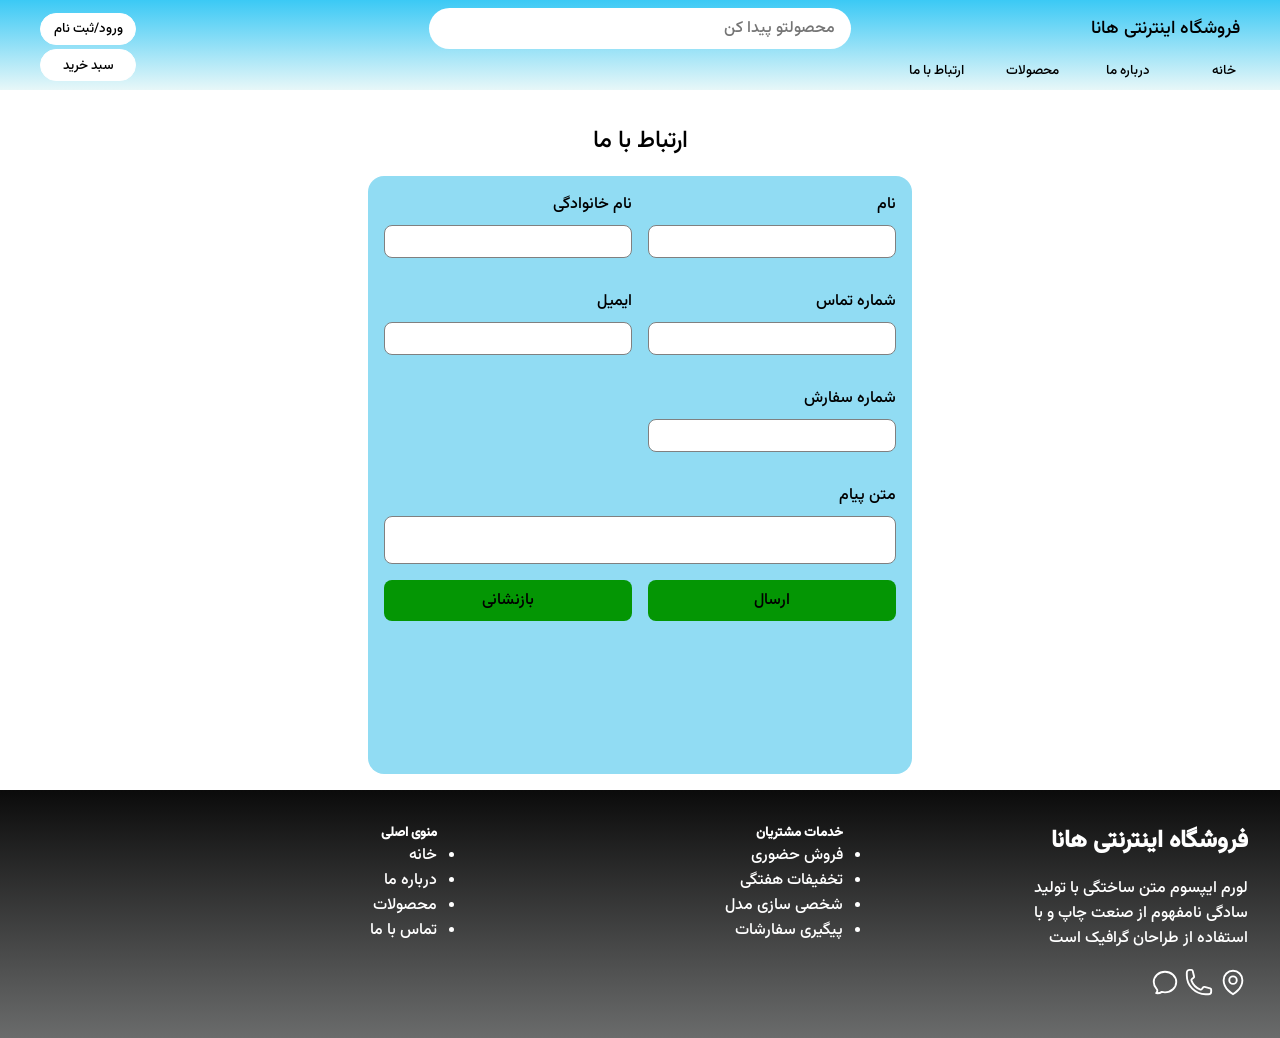
==== pages/contactus.html @ d246e287 "first commit" ====
<!doctype html>
<html lang="fr" dir="rtl">
  <head>
    <meta charset="UTF-8" />
    <meta name="viewport" content="width=device-width, initial-scale=1.0" />
    <title>ارتباط با ما</title>
    <link rel="stylesheet" href="../style.css" />
  </head>
  <body>
    <nav>
      <div class="navbar">
        <p>فروشگاه اینترنتی هانا</p>
        <input
          type="search"
          name="searchBox"
          id="searchBox "
          placeholder="محصولتو پیدا کن"
        />
        <button href="#" id="singin">ورود/ثبت نام</button>
        <div class="nav-items">
          <a href="../index.html">خانه</a>
          <a href="#">درباره ما</a>
          <a href="product.html">محصولات</a>
          <a href="contactus.html">ارتباط با ما</a>
        </div>
        <div id="buycontant">
          <button id="buy">سبد خرید</button>
        </div>
      </div>
    </nav>
    <section id="contactcountainar">
      <h2>ارتباط با ما</h2>
      <form action="#" class="form">
        <div>
          <label for="">نام</label>
          <input type="text" id="" placeholder="" name="" />
        </div>
        <div>
          <label for="">نام خانوادگی</label>
          <input type="text" id="" placeholder="" name="" />
        </div>
        <div>
          <label for="">شماره تماس</label>
          <input type="tel" id="" placeholder="" name="" />
        </div>
        <div>
          <label for="">ایمیل</label>
          <input type="email" id="" placeholder="" name="" />
        </div>
        <div>
          <label for="">شماره سفارش</label>
          <input type="number" id="" placeholder="" name="" />
        </div>
        <div>
          <label for="">متن پیام</label>
          <textarea name="" id=""></textarea>
        </div>
        <div>
          <input type="submit" value="ارسال" />
        </div>
        <div>
          <input type="reset" value="بازنشانی" />
        </div>
      </form>
    </section>

    <footer class="footer">
      <div id="footer-logo">
        <h2>فروشگاه اینترنتی هانا</h2>
        <p>
          لورم ایپسوم متن ساختگی با تولید سادگی نامفهوم از صنعت چاپ و با استفاده
          از طراحان گرافیک است
        </p>
        <div id="footer-link">
          <a href="#">
            <svg
              xmlns="http://www.w3.org/2000/svg"
              fill="none"
              viewBox="0 0 24 24"
              stroke-width="1.5"
              stroke="currentColor"
              class="size-6"
            >
              <path
                stroke-linecap="round"
                stroke-linejoin="round"
                d="M15 10.5a3 3 0 1 1-6 0 3 3 0 0 1 6 0Z"
              />
              <path
                stroke-linecap="round"
                stroke-linejoin="round"
                d="M19.5 10.5c0 7.142-7.5 11.25-7.5 11.25S4.5 17.642 4.5 10.5a7.5 7.5 0 1 1 15 0Z"
              />
            </svg>
          </a>
          <a href="#">
            <svg
              xmlns="http://www.w3.org/2000/svg"
              fill="none"
              viewBox="0 0 24 24"
              stroke-width="1.5"
              stroke="currentColor"
              class="size-6"
            >
              <path
                stroke-linecap="round"
                stroke-linejoin="round"
                d="M2.25 6.75c0 8.284 6.716 15 15 15h2.25a2.25 2.25 0 0 0 2.25-2.25v-1.372c0-.516-.351-.966-.852-1.091l-4.423-1.106c-.44-.11-.902.055-1.173.417l-.97 1.293c-.282.376-.769.542-1.21.38a12.035 12.035 0 0 1-7.143-7.143c-.162-.441.004-.928.38-1.21l1.293-.97c.363-.271.527-.734.417-1.173L6.963 3.102a1.125 1.125 0 0 0-1.091-.852H4.5A2.25 2.25 0 0 0 2.25 4.5v2.25Z"
              />
            </svg>
          </a>
          <a href="">
            <svg
              xmlns="http://www.w3.org/2000/svg"
              fill="none"
              viewBox="0 0 24 24"
              stroke-width="1.5"
              stroke="currentColor"
              class="size-6"
            >
              <path
                stroke-linecap="round"
                stroke-linejoin="round"
                d="M12 20.25c4.97 0 9-3.694 9-8.25s-4.03-8.25-9-8.25S3 7.444 3 12c0 2.104.859 4.023 2.273 5.48.432.447.74 1.04.586 1.641a4.483 4.483 0 0 1-.923 1.785A5.969 5.969 0 0 0 6 21c1.282 0 2.47-.402 3.445-1.087.81.22 1.668.337 2.555.337Z"
              />
            </svg>
          </a>
        </div>
      </div>
      <div id="footer-none">
        <h5>خدمات مشتریان</h5>
        <a href="">
          <ul>
            <li>فروش حضوری</li>
            <li>تخفیفات هفتگی</li>
            <li>شخصی سازی مدل</li>
            <li>پیگیری سفارشات</li>
          </ul>
        </a>
      </div>
      <div id="footer-nav">
        <h5>منوی اصلی</h5>
        <a href="">
          <ul>
            <li>خانه</li>
            <li>درباره ما</li>
            <li>محصولات</li>
            <li>تماس با ما</li>
          </ul>
        </a>
      </div>
    </footer>
  </body>
</html>
---- style.css ----
@font-face {
  font-family: "new";
  /* src: url(fonts/B\ Ziba_0.ttf); */
  src: url(fonts/webfonts/Vazirmatn-Medium.woff2);
}
@font-face {
  font-family: "funy";
  src: url(../fonts/B\ Ziba_0.ttf);
}
* {
  margin: 0;
  padding: 0;
}
a {
  text-decoration-line: none;
}

/* nav bar style */
.navbar {
  background: linear-gradient(to bottom, #3bc9f5, #dcf3f5ab);
  display: grid;
  /* background-color: #91dcf3; */
  grid-template-columns: repeat(3, 1fr);
  padding: 0.5rem;
  grid-template-rows: 0fr 0.8fr;
  /* position: fixed;
  z-index: 999;
  width: 100%; */
}
.navbar p {
  font-family: "new";
  margin-right: 2rem;
  font-weight: 500;
  align-self: center;
  font-size: large;
}

input[type="search"] {
  border: none;
  border-radius: 1.5rem;
  font-size: medium;
  padding: 0.5rem 1rem;
  cursor: pointer;
  outline: none;
  font-family: "new";
}

#singin,
#buy {
  background-color: white;
  border: 0.01px solid rgb(255, 255, 255);
  border-radius: 1rem;
  margin-left: 2rem;
  width: 6rem;
  font-family: "new";
  font-size: smaller;
  cursor: pointer;
  height: 2rem;
  justify-self: end;
  align-self: center;
  transition: 0.2s ease-in-out;
}
#singin:hover,
#buy:hover {
  transform: scale(1.02);
}
#buycontant {
  grid-column: 3/4;
  justify-items: center;
  justify-self: end;
}
@media only screen and (max-width: 600px) {
  .navbar {
    grid-template-columns: repeat(2, 1fr);
  }
}
/* nav bar items style */
.nav-items {
  display: grid;
  grid-template-columns: repeat(4, 6rem);
  justify-items: center;
  align-self: end;
}
.nav-items a {
  font-family: "new";
  font-size: smaller;
  color: black;
  transition: 0.3 ease-in-out;
}
.nav-items a:hover {
  transform: translateY(2px);
}

/*herosection  */
@media only screen and (max-width: 600px) {
  .herosection {
    flex-direction: column-reverse;
    align-content: center;
    justify-content: center;
  }
  #herosection-link a {
    width: 100%;
    font-size: small;
  }
}
.herosection {
  display: flex;
  padding: 2rem;
  align-items: center;
  /* padding-top: 8rem; */
}
#herosection-imags {
  flex: 1;
}
#herosection-imags img {
  width: 60%;
  margin-right: 8rem;
}
#herosection-text {
  flex: 1;
  display: flex;
  flex-direction: column;
  align-items: center;
  gap: 2rem;
}
#slogan {
  font-family: "new";
  font-weight: 200;
  width: 90%;
  align-items: center;
  text-align: center;
}
#title {
  font-family: "new";
  font-size: x-large;
}
#herosection-link {
  display: flex;
  flex-direction: row;
  gap: 2rem;
}
#herosection-link a {
  font-family: "new";
  padding: 0.5rem 1rem;
  border-radius: 1rem;
  color: white;
  background-color: rgb(7, 167, 7);
}
#herosection-link a:hover {
  background-color: rgb(5, 136, 5);
}

/* prodactcards */
#proudectbar-title {
  background: linear-gradient(to bottom, #91dcf3, #dcf3f5ab);
  padding: 0.5rem 2rem;
  font-family: "new";
  font-size: larger;
  font-weight: 300;
  margin-bottom: 3rem;
}
#proudectCard {
  background-color: rgba(114, 197, 230, 0.705);
  width: fit-content;
  padding: 0.5rem;
  border-radius: 1rem;
  margin: 0 auto;
}

#proudectCard a {
  color: black;
  font-family: "new";
  padding-top: 0.5rem;
  display: block;
  margin-right: 0.5rem;
  transition: 0.4s ease-in-out;
}
#proudectCard a:hover {
  transform: translateX(-3px);
}
#proudectCard a:link {
  text-decoration: none;
}
#proudectCard p {
  font-family: "new";
  display: inline-block;
  margin-right: 0.5rem;
}
#proudectCard img {
  border-radius: 0.5rem;
  margin-right: 2rem;
  margin-top: 0.5rem;
}
#buyButton {
  border: none;
  background-color: rgba(114, 108, 108, 0.3);
  margin-right: 0.5rem;
  padding: 0.4rem 1rem;
  border-radius: 0.75rem;
  font-family: "new";
  cursor: pointer;
  transition: 0.2s ease-in-out;
}

#buyButton:hover {
  transform: scale(1.03);
  background-color: rgba(236, 234, 234, 0.705);
}

/* ADS SECTION */
#adscontaner {
  display: grid;
  grid-template-rows: 1fr auto;
  grid-template-columns: repeat(4, 1fr);
  width: 70%;
  margin: 1rem auto;
  gap: 1rem;
  padding-top: 1rem;
  grid-row: 1/5;
}
#adscontaner div img {
  border-radius: 1rem;
  width: 100%;
  transition: 0.3s ease-in-out;
}
#adscontaner div:nth-child(5) {
  background-color: rgb(223, 221, 224);
  grid-column: 1/5;
  justify-items: center;
  padding: 1rem;
  border-radius: 2rem;
  font-family: "new";
  font-weight: 300;
}
.adsitems a img:hover {
  transform: scale(1.05);
}
/* footer */
.footer {
  background: linear-gradient(to bottom, #0b0b0b, #212323ab);
  color: white;
  font-family: "new";
  padding: 2rem;
  display: flex;
}
.footer a {
  color: white;
}
.footer li:hover {
  color: rgb(72, 174, 229);
}
footer div {
  flex: 1;
}
#footer-logo {
  display: flex;
  flex-direction: column;
  gap: 1rem;
}
#footer-logo p {
  width: 60%;
}
#footer-link a svg {
  width: 30px;
}
.footer ul {
  display: inline-block;
}
::marker {
}

/* product page style */
.product {
  width: 80%;
  margin: 2rem auto;
}
#productbox {
  gap: 1rem;
  display: flex;
  flex-wrap: wrap;
  justify-content: space-between;
}
.product h4 {
  font-size: x-large;
  font-weight: 700;
  font-family: "funy";
  padding: 1rem 0.5rem;
}

/* contact us style */
#contactcountainar {
  display: flex;
  flex-direction: column;
  align-items: center;
  margin-top: 2rem;
}
.form {
  border-radius: 1rem;
  background-color: #91dcf3;
  padding: 1rem;
  width: 40%;
  margin: 1rem auto;
  display: grid;
  grid-template-columns: repeat(2, 1fr);
  grid-template-rows: repeat(6, 1fr);
  gap: 1rem;
}

#contactcountainar h2 {
  font-family: "new";
  font-weight: 400;
}
.form div {
  display: flex;
  flex-direction: column;
  gap: 0.5rem;
}
.form div:nth-child(6) {
  grid-column: 1/3;
}
textarea {
  resize: none;
}

.form label {
  font-family: "new";
  font-weight: 300;
}

.form input,
textarea {
  outline: none;
  border: 0.5px solid gray;
  border-radius: 0.5rem;
  padding: 0.5rem;
  direction: rtl;
}
input[type="reset"],
input[type="submit"] {
  background-color: rgb(4, 150, 4);
  font-family: "new";
  border: none;
  font-size: medium;
}
input[type="reset"]:hover,
input[type="submit"]:hover {
  background-color: green;
  cursor: pointer;
}
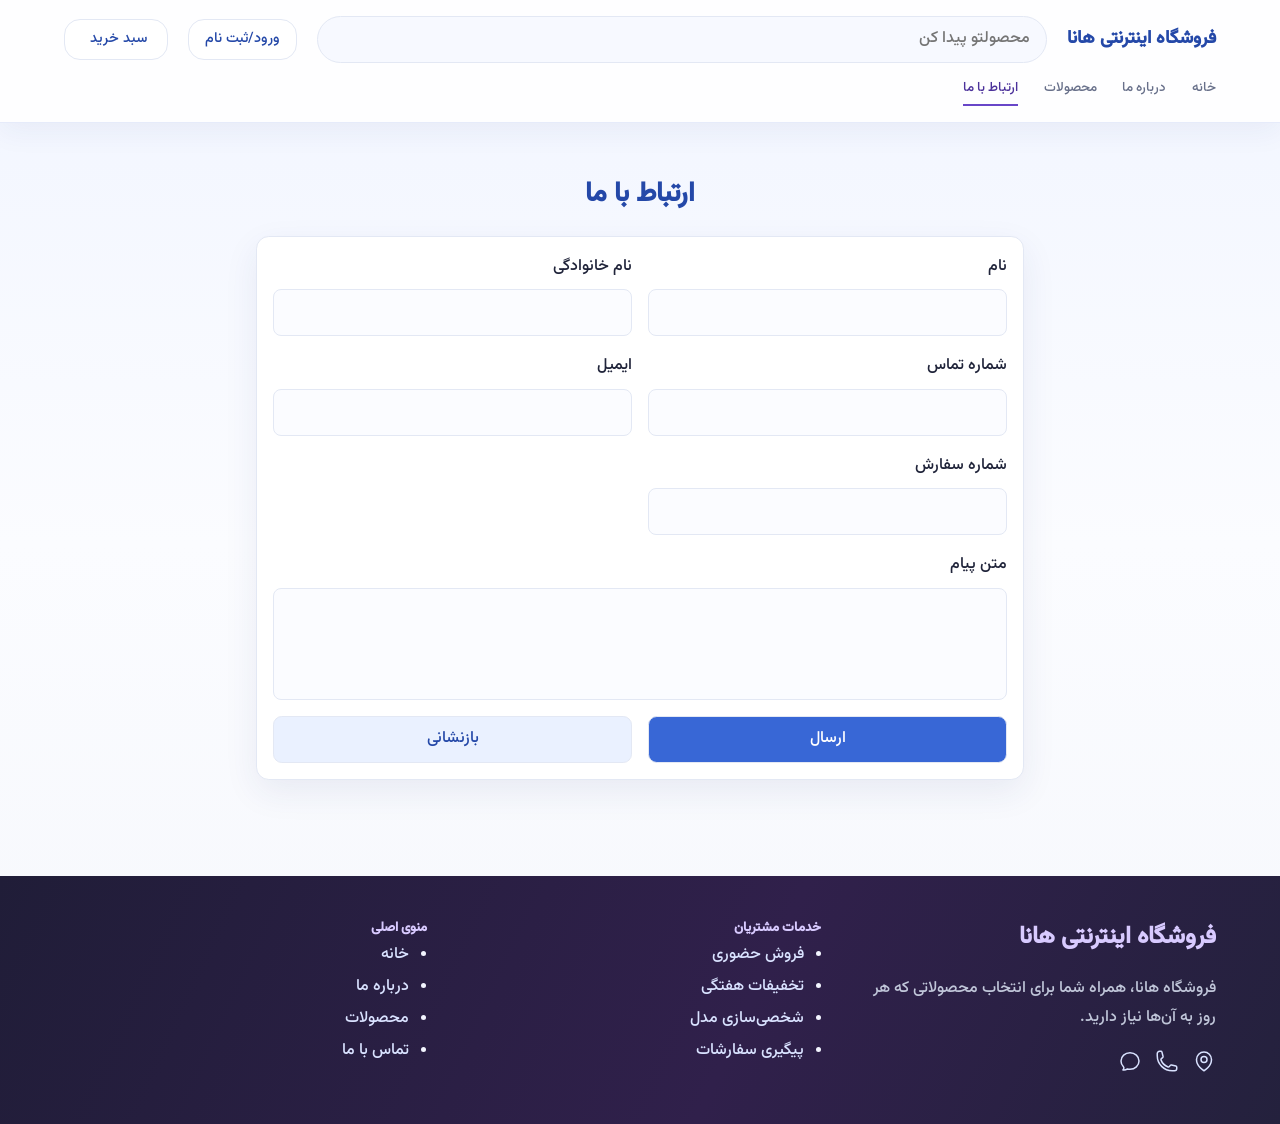
==== commit 1afcd5a9: "edit ui ux & add js" ====
--- a/pages/contactus.html
+++ b/pages/contactus.html
@@ -1,33 +1,14 @@
 <!doctype html>
-<html lang="fr" dir="rtl">
+<html lang="fa" dir="rtl">
   <head>
     <meta charset="UTF-8" />
     <meta name="viewport" content="width=device-width, initial-scale=1.0" />
     <title>ارتباط با ما</title>
     <link rel="stylesheet" href="../style.css" />
+    <script src="../site-shell.js" data-root="../" defer></script>
   </head>
   <body>
-    <nav>
-      <div class="navbar">
-        <p>فروشگاه اینترنتی هانا</p>
-        <input
-          type="search"
-          name="searchBox"
-          id="searchBox "
-          placeholder="محصولتو پیدا کن"
-        />
-        <button href="#" id="singin">ورود/ثبت نام</button>
-        <div class="nav-items">
-          <a href="../index.html">خانه</a>
-          <a href="#">درباره ما</a>
-          <a href="product.html">محصولات</a>
-          <a href="contactus.html">ارتباط با ما</a>
-        </div>
-        <div id="buycontant">
-          <button id="buy">سبد خرید</button>
-        </div>
-      </div>
-    </nav>
+    <header id="site-header"></header>
     <section id="contactcountainar">
       <h2>ارتباط با ما</h2>
       <form action="#" class="form">
@@ -64,91 +45,6 @@
       </form>
     </section>
 
-    <footer class="footer">
-      <div id="footer-logo">
-        <h2>فروشگاه اینترنتی هانا</h2>
-        <p>
-          لورم ایپسوم متن ساختگی با تولید سادگی نامفهوم از صنعت چاپ و با استفاده
-          از طراحان گرافیک است
-        </p>
-        <div id="footer-link">
-          <a href="#">
-            <svg
-              xmlns="http://www.w3.org/2000/svg"
-              fill="none"
-              viewBox="0 0 24 24"
-              stroke-width="1.5"
-              stroke="currentColor"
-              class="size-6"
-            >
-              <path
-                stroke-linecap="round"
-                stroke-linejoin="round"
-                d="M15 10.5a3 3 0 1 1-6 0 3 3 0 0 1 6 0Z"
-              />
-              <path
-                stroke-linecap="round"
-                stroke-linejoin="round"
-                d="M19.5 10.5c0 7.142-7.5 11.25-7.5 11.25S4.5 17.642 4.5 10.5a7.5 7.5 0 1 1 15 0Z"
-              />
-            </svg>
-          </a>
-          <a href="#">
-            <svg
-              xmlns="http://www.w3.org/2000/svg"
-              fill="none"
-              viewBox="0 0 24 24"
-              stroke-width="1.5"
-              stroke="currentColor"
-              class="size-6"
-            >
-              <path
-                stroke-linecap="round"
-                stroke-linejoin="round"
-                d="M2.25 6.75c0 8.284 6.716 15 15 15h2.25a2.25 2.25 0 0 0 2.25-2.25v-1.372c0-.516-.351-.966-.852-1.091l-4.423-1.106c-.44-.11-.902.055-1.173.417l-.97 1.293c-.282.376-.769.542-1.21.38a12.035 12.035 0 0 1-7.143-7.143c-.162-.441.004-.928.38-1.21l1.293-.97c.363-.271.527-.734.417-1.173L6.963 3.102a1.125 1.125 0 0 0-1.091-.852H4.5A2.25 2.25 0 0 0 2.25 4.5v2.25Z"
-              />
-            </svg>
-          </a>
-          <a href="">
-            <svg
-              xmlns="http://www.w3.org/2000/svg"
-              fill="none"
-              viewBox="0 0 24 24"
-              stroke-width="1.5"
-              stroke="currentColor"
-              class="size-6"
-            >
-              <path
-                stroke-linecap="round"
-                stroke-linejoin="round"
-                d="M12 20.25c4.97 0 9-3.694 9-8.25s-4.03-8.25-9-8.25S3 7.444 3 12c0 2.104.859 4.023 2.273 5.48.432.447.74 1.04.586 1.641a4.483 4.483 0 0 1-.923 1.785A5.969 5.969 0 0 0 6 21c1.282 0 2.47-.402 3.445-1.087.81.22 1.668.337 2.555.337Z"
-              />
-            </svg>
-          </a>
-        </div>
-      </div>
-      <div id="footer-none">
-        <h5>خدمات مشتریان</h5>
-        <a href="">
-          <ul>
-            <li>فروش حضوری</li>
-            <li>تخفیفات هفتگی</li>
-            <li>شخصی سازی مدل</li>
-            <li>پیگیری سفارشات</li>
-          </ul>
-        </a>
-      </div>
-      <div id="footer-nav">
-        <h5>منوی اصلی</h5>
-        <a href="">
-          <ul>
-            <li>خانه</li>
-            <li>درباره ما</li>
-            <li>محصولات</li>
-            <li>تماس با ما</li>
-          </ul>
-        </a>
-      </div>
-    </footer>
+    <footer id="site-footer" class="footer"></footer>
   </body>
 </html>
--- a/style.css
+++ b/style.css
@@ -1,11 +1,6 @@
 @font-face {
   font-family: "new";
-  /* src: url(fonts/B\ Ziba_0.ttf); */
   src: url(fonts/webfonts/Vazirmatn-Medium.woff2);
-}
-@font-face {
-  font-family: "funy";
-  src: url(../fonts/B\ Ziba_0.ttf);
 }
 * {
   margin: 0;
@@ -60,44 +55,12 @@
   align-self: center;
   transition: 0.2s ease-in-out;
 }
-#singin:hover,
-#buy:hover {
-  transform: scale(1.02);
-}
-#buycontant {
-  grid-column: 3/4;
-  justify-items: center;
-  justify-self: end;
-}
-@media only screen and (max-width: 600px) {
-  .navbar {
-    grid-template-columns: repeat(2, 1fr);
-  }
-}
 /* nav bar items style */
-.nav-items {
-  display: grid;
-  grid-template-columns: repeat(4, 6rem);
-  justify-items: center;
-  align-self: end;
-}
 .nav-items a {
-  font-family: "new";
   font-size: smaller;
-  color: black;
-  transition: 0.3 ease-in-out;
-}
-.nav-items a:hover {
-  transform: translateY(2px);
-}
-
+}
 /*herosection  */
 @media only screen and (max-width: 600px) {
-  .herosection {
-    flex-direction: column-reverse;
-    align-content: center;
-    justify-content: center;
-  }
   #herosection-link a {
     width: 100%;
     font-size: small;
@@ -139,17 +102,6 @@
   flex-direction: row;
   gap: 2rem;
 }
-#herosection-link a {
-  font-family: "new";
-  padding: 0.5rem 1rem;
-  border-radius: 1rem;
-  color: white;
-  background-color: rgb(7, 167, 7);
-}
-#herosection-link a:hover {
-  background-color: rgb(5, 136, 5);
-}
-
 /* prodactcards */
 #proudectbar-title {
   background: linear-gradient(to bottom, #91dcf3, #dcf3f5ab);
@@ -159,8 +111,9 @@
   font-weight: 300;
   margin-bottom: 3rem;
 }
-#proudectCard {
-  background-color: rgba(114, 197, 230, 0.705);
+#proudectCard,
+.product-card {
+  background-color: rgb(169 123 233 / 28%);
   width: fit-content;
   padding: 0.5rem;
   border-radius: 1rem;
@@ -177,9 +130,7 @@
 }
 #proudectCard a:hover {
   transform: translateX(-3px);
-}
-#proudectCard a:link {
-  text-decoration: none;
+
 }
 #proudectCard p {
   font-family: "new";
@@ -266,25 +217,14 @@
 .footer ul {
   display: inline-block;
 }
-::marker {
-}
 
 /* product page style */
 .product {
-  width: 80%;
-  margin: 2rem auto;
-}
-#productbox {
-  gap: 1rem;
-  display: flex;
-  flex-wrap: wrap;
-  justify-content: space-between;
+  width: min(90%, 1200px);
+  margin: 2.5rem auto 4rem;
 }
 .product h4 {
-  font-size: x-large;
   font-weight: 700;
-  font-family: "funy";
-  padding: 1rem 0.5rem;
 }
 
 /* contact us style */
@@ -347,3 +287,1120 @@
   background-color: green;
   cursor: pointer;
 }
+
+/* Unified blue-violet storefront refresh */
+:root {
+  color-scheme: light;
+  --ink: #20243a;
+  --muted: #68708a;
+  --blue: #3867d6;
+  --blue-dark: #2448a8;
+  --violet: #6846c8;
+  --violet-dark: #4c329b;
+  --soft-violet: #f0ebff;
+  --green: #16834b;
+  --green-dark: #10663a;
+  --soft-green: #e8f6ee;
+  --line: #e3e8f4;
+  --surface: #ffffff;
+  --canvas: #f5f7fc;
+  --soft-blue: #eaf1ff;
+}
+
+html {
+  scroll-behavior: smooth;
+  background: var(--canvas);
+}
+
+body {
+  min-height: 100vh;
+  color: var(--ink);
+  background: linear-gradient(
+    180deg,
+    #f1f5ff 0,
+    #fbfcff 34rem,
+    var(--canvas) 100%
+  );
+  font-family: "new", sans-serif;
+  line-height: 1.8;
+}
+
+button,
+input,
+textarea {
+  font: inherit;
+}
+
+a {
+  color: inherit;
+}
+
+.navbar {
+  position: relative;
+  z-index: 2;
+  grid-template-columns: auto minmax(12rem, 1fr) auto auto;
+  grid-template-rows: auto auto;
+  align-items: center;
+  gap: 0.65rem 1.25rem;
+  padding: 1rem max(5vw, calc((100vw - 1200px) / 2));
+  background: rgba(255, 255, 255, 0.94);
+  border-bottom: 1px solid rgba(56, 103, 214, 0.12);
+  box-shadow: 0 8px 28px rgba(36, 57, 112, 0.06);
+}
+
+.navbar p {
+  margin: 0;
+  color: var(--blue-dark);
+  font-weight: 700;
+  white-space: nowrap;
+}
+
+.navbar p .brand-link {
+  color: inherit;
+}
+
+input[type="search"] {
+  min-width: 0;
+  width: 100%;
+  border: 1px solid var(--line);
+  background: #f7f9ff;
+  color: var(--ink);
+}
+
+input[type="search"]:focus,
+.form input:focus,
+.form textarea:focus {
+  border-color: var(--violet);
+  box-shadow: 0 0 0 3px rgba(104, 70, 200, 0.15);
+}
+
+#singin,
+#buy {
+  display: inline-flex;
+  align-items: center;
+  justify-content: center;
+  gap: 0.35rem;
+  width: auto;
+  min-width: 6.5rem;
+  height: 2.6rem;
+  margin: 0;
+  padding: 0.35rem 1rem;
+  border: 1px solid var(--line);
+  color: var(--blue-dark);
+  background: var(--surface);
+  font-size: 0.9rem;
+}
+
+#buy {
+  box-sizing: border-box;
+  text-decoration: none;
+}
+
+.cart-count {
+  color: var(--green-dark);
+  font-size: 0.78rem;
+  font-weight: 700;
+}
+
+#singin:hover,
+#buy:hover {
+  border-color: #b9c9f2;
+  background: var(--soft-blue);
+  transform: translateY(-1px);
+}
+
+.nav-items {
+  grid-column: 1 / 4;
+  display: flex;
+  flex-wrap: wrap;
+  gap: 0.35rem 1.6rem;
+  align-self: center;
+}
+
+.nav-items a {
+  padding: 0.2rem 0;
+  border-bottom: 2px solid transparent;
+  color: var(--muted);
+  transition:
+    color 0.2s ease,
+    border-color 0.2s ease;
+}
+
+.nav-items a:hover,
+.nav-items a[aria-current="page"] {
+  border-color: var(--violet);
+  color: var(--violet-dark);
+  transform: none;
+}
+
+#buycontant {
+  grid-column: 4;
+  grid-row: 1;
+  justify-self: end;
+}
+
+.herosection {
+  max-width: 1200px;
+  min-height: 28rem;
+  margin: 1rem auto 2.5rem;
+  padding: 2rem 5vw;
+  gap: 2rem;
+}
+
+#herosection-text {
+  align-items: flex-start;
+  gap: 1.25rem;
+}
+
+#title {
+  color: var(--blue-dark);
+  font-size: clamp(1.8rem, 4vw, 3rem);
+  font-weight: 700;
+  line-height: 1.4;
+}
+
+#slogan {
+  width: min(100%, 34rem);
+  color: var(--muted);
+  text-align: right;
+  line-height: 2;
+}
+
+#herosection-imags {
+  display: grid;
+  min-width: 0;
+  place-items: center;
+}
+
+#herosection-imags img {
+  width: min(100%, 31rem);
+  max-height: 22rem;
+  margin: 0;
+  border-radius: 1.5rem;
+  object-fit: cover;
+  box-shadow: 0 20px 50px rgba(56, 103, 214, 0.14);
+}
+
+#herosection-link {
+  flex-wrap: wrap;
+  gap: 0.75rem;
+}
+
+#herosection-link a {
+  border: 1px solid var(--blue);
+  border-radius: 0.65rem;
+  background: var(--blue);
+  padding: 0.65rem 1.1rem;
+  transition:
+    background 0.2s ease,
+    transform 0.2s ease;
+}
+
+#herosection-link a + a {
+  border-color: #d8dff3;
+  color: var(--blue-dark);
+  background: var(--surface);
+}
+
+#herosection-link a:hover {
+  background: var(--blue-dark);
+  transform: translateY(-2px);
+}
+
+#herosection-link a + a:hover {
+  background: var(--soft-blue);
+}
+
+#proudectbar-title {
+  margin: 0 auto 1.5rem;
+  padding: 0.8rem max(5vw, calc((100vw - 1200px) / 2));
+  border-block: 1px solid var(--line);
+  color: var(--blue-dark);
+  background: linear-gradient(90deg, #edf2ff, #f8f6ff 55%, #edf7ff);
+  font-size: 1.35rem;
+  font-weight: 700;
+}
+
+#proudectCard {
+  width: min(100% - 2rem, 17rem);
+  box-sizing: border-box;
+  overflow: hidden;
+  padding: 0.75rem;
+  border: 1px solid var(--line);
+  border-radius: 0.8rem;
+  margin: 0 auto 1rem;
+  background: var(--surface);
+  box-shadow: 0 8px 24px rgba(36, 57, 112, 0.07);
+  transition:
+    transform 0.22s ease,
+    box-shadow 0.22s ease;
+}
+
+#proudectCard:hover,
+.product-card:hover {
+  transform: translateY(-4px);
+  box-shadow: 0 14px 32px rgba(36, 57, 112, 0.13);
+}
+
+#proudectCard img,
+.product-card img {
+  display: block;
+  width: 100%;
+  height: 13rem;
+  box-sizing: border-box;
+  margin: 0;
+  border-radius: 0.55rem;
+  background: #f2f5fb;
+  object-fit: contain;
+}
+
+#proudectCard a,
+.product-card a {
+  margin: 0.65rem 0.25rem 0.25rem;
+  color: var(--ink);
+  font-weight: 600;
+}
+
+#proudectCard a:hover,
+.product-card a:hover {
+  color: var(--blue);
+  transform: none;
+}
+
+#proudectCard p,
+.product-card p {
+  display: block;
+  margin: 0.35rem 0.25rem 0.7rem;
+  color: var(--blue-dark);
+  font-size: 0.95rem;
+}
+
+#buyButton {
+  width: 100%;
+  margin: 0;
+  border-radius: 0.55rem;
+  color: white;
+  background: linear-gradient(100deg, var(--blue), var(--violet));
+  font-size: 0.9rem;
+}
+
+#buyButton:hover {
+  color: white;
+  background: var(--blue-dark);
+  transform: translateY(-1px);
+}
+
+.product h4 {
+  padding: 0 0 1rem;
+  color: var(--blue-dark);
+  font-family: "new", sans-serif;
+  font-size: 1.65rem;
+}
+
+#productbox {
+  display: grid;
+  grid-template-columns: repeat(auto-fit, minmax(min(100%, 15rem), 1fr));
+  justify-items: center;
+  gap: 1.25rem;
+}
+
+#productbox .product-card {
+  width: 100%;
+  max-width: 19rem;
+  margin: 0;
+}
+
+.product-card {
+  display: flex;
+  min-height: 100%;
+  flex-direction: column;
+}
+
+.product-card .product-category {
+  margin: 0.65rem 0.25rem 0;
+  color: var(--violet);
+  font-size: 0.78rem;
+  font-weight: 700;
+}
+
+.product-card .product-summary {
+  margin: 0.15rem 0.25rem 0.75rem;
+  color: var(--muted);
+  font-size: 0.84rem;
+  line-height: 1.8;
+}
+
+.product-card .product-price {
+  margin-top: auto;
+  font-weight: 700;
+}
+
+.product-card .product-action {
+  display: block;
+  margin-top: 0.25rem;
+  padding: 0.45rem 0.75rem;
+  border-radius: 0.55rem;
+  color: #fff;
+  background: linear-gradient(100deg, var(--blue), var(--violet));
+  text-align: center;
+  transition:
+    filter 0.2s ease,
+    transform 0.2s ease;
+}
+
+button.product-action {
+  width: 100%;
+  border: 0;
+  font: inherit;
+  cursor: pointer;
+}
+
+.product-card .product-action:hover {
+  filter: brightness(0.92);
+  transform: translateY(-1px);
+}
+
+.product-detail-layout {
+  display: grid;
+  grid-template-columns: minmax(0, 1fr) minmax(16rem, 1fr);
+  gap: 1.5rem;
+  align-items: start;
+}
+
+.product-detail-image {
+  display: grid;
+  min-height: 25rem;
+  place-items: center;
+  padding: 1rem;
+  border: 1px solid var(--line);
+  border-radius: 0.8rem;
+  background: linear-gradient(145deg, #f0ebff, #eef4ff 65%, #fff);
+}
+
+.product-detail-image img {
+  width: 100%;
+  max-height: 24rem;
+  object-fit: contain;
+  border-radius: 0.5rem;
+}
+
+.product-detail-copy {
+  padding: 1.5rem;
+  border: 1px solid var(--line);
+  border-radius: 0.8rem;
+  background: var(--surface);
+  box-shadow: 0 8px 24px rgba(36, 57, 112, 0.06);
+}
+
+.product-detail-copy .product-category {
+  color: var(--violet);
+  font-weight: 700;
+}
+
+.product-detail-copy h1 {
+  margin: 0.35rem 0 0.75rem;
+  color: var(--blue-dark);
+  font-size: 1.6rem;
+}
+
+.product-detail-copy .product-description {
+  margin-bottom: 1rem;
+  color: var(--muted);
+}
+
+.product-specs {
+  display: grid;
+  grid-template-columns: repeat(2, minmax(0, 1fr));
+  gap: 0.65rem;
+  margin: 1rem 0;
+}
+
+.product-specs div {
+  padding: 0.65rem;
+  border-radius: 0.5rem;
+  background: var(--soft-violet);
+}
+
+.product-specs dt {
+  color: var(--muted);
+  font-size: 0.78rem;
+}
+
+.product-specs dd {
+  color: var(--violet-dark);
+  font-weight: 700;
+}
+
+.product-detail-price {
+  display: block;
+  margin: 1rem 0;
+  color: var(--violet-dark);
+  font-size: 1.25rem;
+}
+
+.related-product-link {
+  display: block;
+  padding: 0.55rem 0;
+  border-bottom: 1px solid var(--line);
+  color: var(--ink);
+}
+
+.related-product-link:hover {
+  color: var(--violet-dark);
+}
+
+.cart-page {
+  width: min(92%, 1100px);
+  min-height: 55vh;
+  margin: 2.5rem auto 4rem;
+}
+
+.cart-heading {
+  display: flex;
+  align-items: end;
+  justify-content: space-between;
+  gap: 1rem;
+  padding-bottom: 1rem;
+  border-bottom: 1px solid var(--line);
+}
+
+.cart-eyebrow {
+  margin: 0;
+  color: var(--violet);
+  font-size: 0.85rem;
+  font-weight: 700;
+}
+
+.cart-heading h1 {
+  color: var(--blue-dark);
+  font-size: 1.8rem;
+}
+
+.cart-continue {
+  color: var(--violet-dark);
+  text-decoration: underline;
+  text-underline-offset: 0.2rem;
+}
+
+.cart-layout {
+  display: grid;
+  grid-template-columns: minmax(0, 1fr) minmax(16rem, 20rem);
+  align-items: start;
+  gap: 1.25rem;
+  margin-top: 1.25rem;
+}
+
+.cart-items {
+  display: grid;
+  gap: 0.75rem;
+}
+
+.cart-item,
+.cart-summary,
+.cart-empty {
+  border: 1px solid var(--line);
+  border-radius: 0.8rem;
+  background: var(--surface);
+  box-shadow: 0 8px 24px rgba(36, 57, 112, 0.06);
+}
+
+.cart-item {
+  display: grid;
+  grid-template-columns: 6.5rem minmax(0, 1fr) auto;
+  align-items: center;
+  gap: 1rem;
+  padding: 1rem;
+}
+
+.cart-item-image {
+  display: grid;
+  width: 6.5rem;
+  aspect-ratio: 1;
+  place-items: center;
+  overflow: hidden;
+  border-radius: 0.55rem;
+  background: #f5f6fb;
+}
+
+.cart-item-image img {
+  width: 100%;
+  height: 100%;
+  object-fit: contain;
+}
+
+.cart-item-info .product-category {
+  margin: 0;
+  color: var(--violet);
+  font-size: 0.78rem;
+}
+
+.cart-item-info h2 {
+  font-size: 1rem;
+}
+
+.cart-item-info h2 a {
+  color: var(--ink);
+}
+
+.cart-item-volume {
+  margin: 0.15rem 0;
+  color: var(--muted);
+  font-size: 0.85rem;
+}
+
+.cart-remove {
+  border: 0;
+  padding: 0;
+  color: #a34a58;
+  background: transparent;
+  font-size: 0.82rem;
+  cursor: pointer;
+}
+
+.cart-item-controls {
+  display: grid;
+  justify-items: end;
+  gap: 0.75rem;
+  white-space: nowrap;
+}
+
+.cart-item-controls > strong {
+  color: var(--blue-dark);
+  font-size: 0.9rem;
+}
+
+.quantity-control {
+  display: inline-flex;
+  align-items: center;
+  gap: 0.6rem;
+  padding: 0.2rem;
+  border: 1px solid #cae7d5;
+  border-radius: 0.55rem;
+  background: var(--soft-green);
+}
+
+.quantity-control button {
+  width: 2rem;
+  height: 2rem;
+  border: 0;
+  border-radius: 0.4rem;
+  color: var(--green-dark);
+  background: transparent;
+  font-size: 1.1rem;
+  cursor: pointer;
+}
+
+.quantity-control button:hover {
+  color: #fff;
+  background: var(--green);
+}
+
+.cart-summary {
+  position: sticky;
+  top: 1rem;
+  padding: 1.25rem;
+}
+
+.cart-summary h2 {
+  margin-bottom: 1rem;
+  color: var(--blue-dark);
+  font-size: 1.1rem;
+}
+
+.cart-summary p {
+  display: flex;
+  align-items: center;
+  justify-content: space-between;
+  gap: 0.75rem;
+  margin: 0;
+  padding: 0.65rem 0;
+  color: var(--muted);
+}
+
+.cart-summary .cart-total {
+  margin-top: 0.35rem;
+  border-top: 1px solid var(--line);
+  color: var(--ink);
+}
+
+.cart-total strong {
+  color: var(--green-dark);
+}
+
+.cart-checkout {
+  display: block;
+  width: 100%;
+  box-sizing: border-box;
+  margin-top: 0.85rem;
+  padding: 0.65rem 1rem;
+  border: 0;
+  border-radius: 0.55rem;
+  color: #fff;
+  background: var(--green);
+  font: inherit;
+  font-weight: 700;
+  text-align: center;
+  text-decoration: none;
+  cursor: pointer;
+  transition:
+    background 0.2s ease,
+    transform 0.2s ease;
+}
+
+.cart-checkout:hover {
+  color: #fff;
+  background: var(--green-dark);
+  transform: translateY(-1px);
+}
+
+.cart-summary small {
+  display: block;
+  margin-top: 0.7rem;
+  color: var(--muted);
+  line-height: 1.7;
+}
+
+.cart-empty {
+  display: grid;
+  justify-items: center;
+  padding: 3rem 1rem;
+  margin-top: 1.5rem;
+  text-align: center;
+}
+
+.cart-empty-mark {
+  display: grid;
+  width: 3.5rem;
+  aspect-ratio: 1;
+  place-items: center;
+  border-radius: 50%;
+  color: var(--green-dark);
+  background: var(--soft-green);
+  font-size: 2rem;
+}
+
+.cart-empty h2 {
+  margin-top: 0.75rem;
+  color: var(--blue-dark);
+  font-size: 1.25rem;
+}
+
+.cart-empty p {
+  margin: 0.25rem 0;
+  color: var(--muted);
+}
+
+.add-to-cart-button {
+  color: #fff;
+  background: var(--green);
+}
+
+.product-detail-copy .add-to-cart-button {
+  display: block;
+  width: 100%;
+  box-sizing: border-box;
+  min-height: 2.8rem;
+  padding: 0.55rem 1rem;
+  border: 0;
+  border-radius: 0.55rem;
+  color: #fff;
+  background: var(--green);
+  font: inherit;
+  font-weight: 700;
+  cursor: pointer;
+}
+
+.add-to-cart-button:hover {
+  background: var(--green-dark);
+}
+
+.product-detail-copy .add-to-cart-button:hover {
+  color: #fff;
+  background: var(--green-dark);
+}
+
+.image-unavailable {
+  display: grid;
+  min-height: 12rem;
+  place-items: center;
+  border-radius: 0.55rem;
+  color: var(--muted);
+  background: linear-gradient(145deg, #f0ebff, #eef4ff);
+  font-size: 0.85rem;
+}
+
+#adscontaner {
+  width: min(90%, 1200px);
+  grid-template-rows: auto auto;
+  margin: 2.5rem auto;
+  gap: 1rem;
+}
+
+#adscontaner div img {
+  display: block;
+  height: 100%;
+  min-height: 8rem;
+  object-fit: cover;
+  border-radius: 0.75rem;
+}
+
+#adscontaner div:nth-child(5) {
+  border: 1px dashed #b9c9f2;
+  border-radius: 0.75rem;
+  color: var(--blue-dark);
+  background: linear-gradient(100deg, #edf2ff, #f6f1ff);
+}
+
+.footer {
+  flex-wrap: wrap;
+  gap: 2rem;
+  padding: 2.5rem max(5vw, calc((100vw - 1200px) / 2));
+  background: linear-gradient(115deg, #201d38, #30204b 58%, #24213d);
+  color: #f3f5ff;
+}
+
+.footer h2,
+.footer h5 {
+  color: #d8caff;
+}
+
+.footer a {
+  color: #d9e2ff;
+  transition: color 0.2s ease;
+}
+
+.footer a:hover,
+.footer li:hover {
+  color: #d1baff;
+}
+
+footer div {
+  min-width: 10rem;
+}
+
+#footer-logo p {
+  width: min(100%, 24rem);
+  color: #c0c6d9;
+}
+
+.footer ul {
+  padding-right: 1.1rem;
+}
+
+#footer-link {
+  display: flex;
+  gap: 0.8rem;
+}
+
+#footer-link a svg {
+  width: 1.5rem;
+  height: 1.5rem;
+}
+
+.footer li a {
+  display: inline-block;
+  padding: 0.1rem 0;
+}
+
+#contactcountainar {
+  min-height: 60vh;
+  margin: 3rem auto 5rem;
+  padding: 0 1rem;
+}
+
+#contactcountainar h2 {
+  color: var(--blue-dark);
+  font-size: 1.7rem;
+  font-weight: 700;
+}
+
+.form {
+  width: min(100%, 48rem);
+  box-sizing: border-box;
+  grid-template-rows: auto;
+  border: 1px solid var(--line);
+  border-radius: 0.8rem;
+  background: var(--surface);
+  box-shadow: 0 12px 34px rgba(36, 57, 112, 0.08);
+}
+
+.form label {
+  color: var(--ink);
+  font-weight: 500;
+}
+
+.form input,
+.form textarea {
+  box-sizing: border-box;
+  width: 100%;
+  border: 1px solid var(--line);
+  background: #fbfcff;
+}
+
+.form textarea {
+  min-height: 7rem;
+}
+
+.form div:nth-last-child(-n + 2) {
+  align-self: end;
+}
+
+input[type="reset"],
+input[type="submit"] {
+  min-height: 2.7rem;
+  border-radius: 0.55rem;
+  color: white;
+  background: var(--blue);
+}
+
+input[type="reset"] {
+  color: var(--blue-dark);
+  background: var(--soft-blue);
+}
+
+input[type="reset"]:hover,
+input[type="submit"]:hover {
+  background: var(--violet);
+}
+
+.wholePage {
+  display: grid;
+  width: min(92%, 1200px);
+  gap: 2rem;
+  grid-template-columns: minmax(0, 3fr) minmax(12rem, 1fr);
+  margin: 2.5rem auto;
+}
+
+.asidebar > div {
+  border: 1px solid var(--line);
+  border-radius: 0.8rem;
+  background: var(--surface);
+  box-shadow: 0 8px 24px rgba(36, 57, 112, 0.06);
+}
+
+.asidebar {
+  display: grid;
+  align-content: start;
+  gap: 1rem;
+}
+
+.asidebar > div {
+  padding: 1rem;
+}
+
+.asidebar p {
+  width: auto;
+  padding: 0 0 0.5rem;
+  border-bottom: 1px solid var(--line);
+  color: var(--blue-dark);
+  background: transparent;
+  font-weight: 700;
+}
+
+.asidebar ul {
+  padding-right: 1.25rem;
+}
+
+.asidebar a {
+  color: var(--muted);
+}
+
+@media (max-width: 760px) {
+  .navbar {
+    grid-template-columns: minmax(0, 1fr) auto auto;
+    padding: 0.8rem 1rem;
+  }
+
+  .navbar p {
+    grid-column: 1;
+  }
+
+  input[type="search"] {
+    grid-column: 1 / -1;
+    grid-row: 2;
+  }
+
+  #singin {
+    grid-column: 2;
+    grid-row: 1;
+  }
+
+  #buycontant {
+    position: static;
+    grid-column: 3;
+    grid-row: 1;
+  }
+
+  .nav-items {
+    grid-column: 1 / -1;
+    grid-row: 3;
+    gap: 0.25rem 1rem;
+  }
+
+  #buy {
+    min-width: 5.5rem;
+  }
+
+  .herosection {
+    min-height: 0;
+    margin: 0 auto 2rem;
+    padding: 2rem 1.25rem;
+    flex-direction: column-reverse;
+    align-items: stretch;
+  }
+
+  #herosection-text {
+    align-items: center;
+    text-align: center;
+  }
+
+  #slogan {
+    text-align: center;
+  }
+
+  #herosection-imags img {
+    max-height: 17rem;
+  }
+
+  #adscontaner {
+    grid-template-columns: repeat(2, minmax(0, 1fr));
+  }
+
+  #adscontaner div:nth-child(5) {
+    grid-column: 1 / -1;
+  }
+
+  .wholePage {
+    grid-template-columns: 1fr;
+  }
+
+  .cart-layout {
+    grid-template-columns: 1fr;
+  }
+
+  .cart-summary {
+    position: static;
+  }
+
+  .product-detail-layout {
+    grid-template-columns: 1fr;
+  }
+
+  .product-detail-image {
+    min-height: 18rem;
+  }
+
+  .asidebar {
+    grid-template-columns: repeat(auto-fit, minmax(10rem, 1fr));
+  }
+}
+
+@media (max-width: 520px) {
+  .navbar {
+    grid-template-columns: repeat(2, minmax(0, 1fr));
+  }
+
+  .navbar p {
+    grid-column: 1 / -1;
+    grid-row: 1;
+    justify-self: center;
+  }
+
+  input[type="search"] {
+    grid-column: 1 / -1;
+    grid-row: 2;
+  }
+
+  #singin {
+    grid-column: 1;
+    grid-row: 3;
+    justify-self: stretch;
+  }
+
+  #buycontant {
+    grid-column: 2;
+    grid-row: 3;
+    justify-self: stretch;
+  }
+
+  #buy {
+    width: 100%;
+  }
+
+  .nav-items {
+    grid-column: 1 / -1;
+    grid-row: 4;
+  }
+
+  .form {
+    grid-template-columns: 1fr;
+    gap: 0.8rem;
+  }
+
+  .form div:nth-child(6) {
+    grid-column: 1;
+  }
+
+  .form div:nth-last-child(-n + 2) {
+    grid-column: 1;
+  }
+
+  #herosection-link {
+    width: 100%;
+    flex-direction: column;
+    gap: 0.65rem;
+  }
+
+  #herosection-link a {
+    box-sizing: border-box;
+    width: 100%;
+    text-align: center;
+  }
+
+  .footer {
+    flex-direction: column;
+    gap: 1.5rem;
+  }
+
+  .cart-page {
+    width: min(94%, 1100px);
+    margin-top: 1.5rem;
+  }
+
+  .cart-heading {
+    align-items: center;
+  }
+
+  .cart-item {
+    grid-template-columns: 4.75rem minmax(0, 1fr);
+    gap: 0.75rem;
+    padding: 0.75rem;
+  }
+
+  .cart-item-image {
+    width: 4.75rem;
+  }
+
+  .cart-item-controls {
+    grid-column: 2;
+    grid-row: 2;
+    display: flex;
+    align-items: center;
+    justify-content: space-between;
+    width: 100%;
+  }
+
+  .cart-item-info {
+    grid-column: 2;
+    grid-row: 1;
+  }
+}
+
+@media (prefers-reduced-motion: reduce) {
+  *,
+  *::before,
+  *::after {
+    scroll-behavior: auto !important;
+    transition-duration: 0.01ms !important;
+  }
+}
